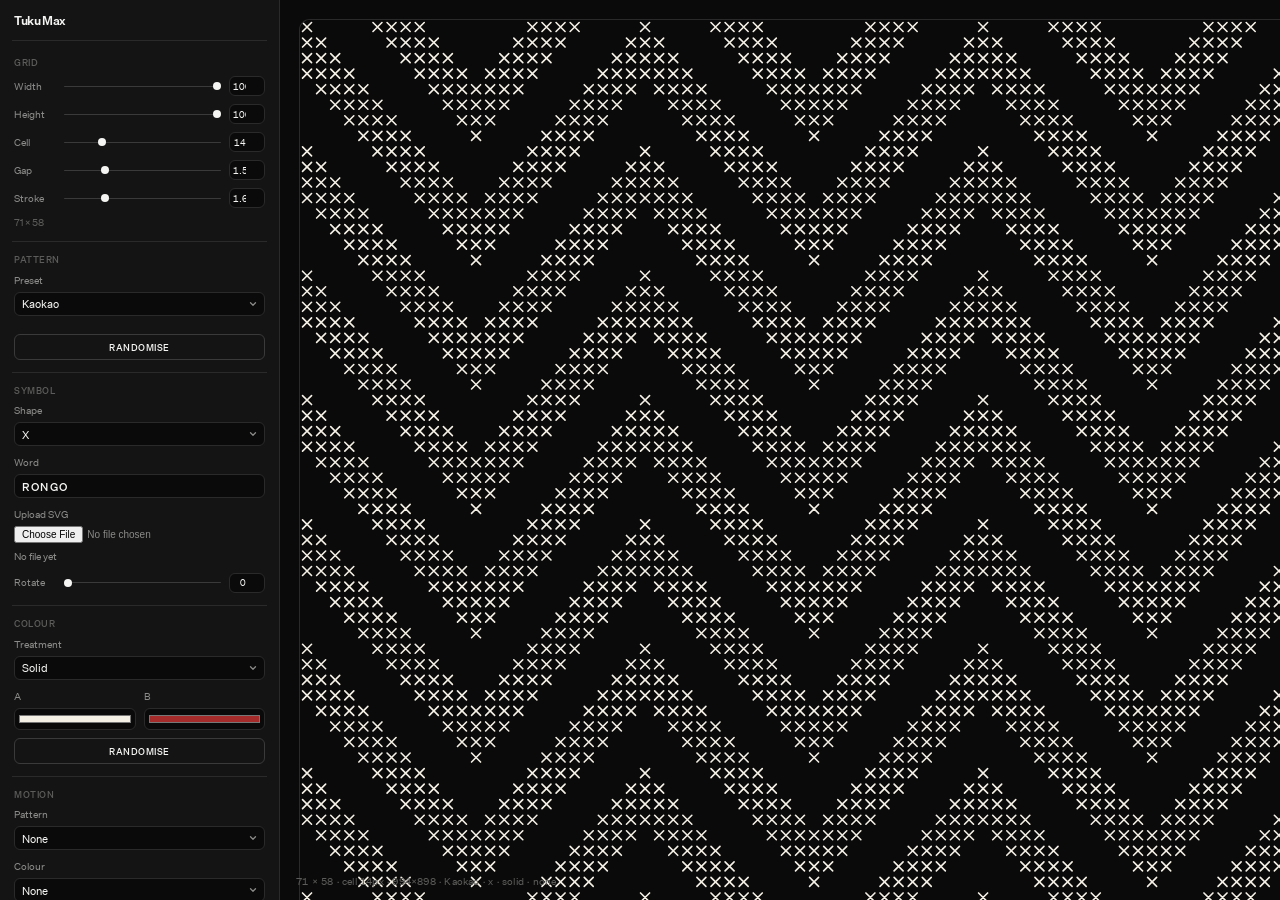
==== index.html @ 192e8a53 "checkpoint before checking out main" ====
<!DOCTYPE html>
<html lang="en">
<head>
  <meta charset="UTF-8" />
  <meta name="viewport" content="width=device-width, initial-scale=1.0" />
  <title>Tuku Max</title>
  <link rel="stylesheet" href="css/styles.css" />
  <link rel="stylesheet" href="css/tukutuku.css" />
</head>
<body>
  <div class="lab">
    <aside class="panel">
      <header class="panel__brand">
        <h1 class="panel__title">Tuku Max</h1>
      </header>

      <section class="control-block">
        <h2>Grid</h2>
        <div class="dual">
          <span class="dual__label">Width</span>
          <input type="range" id="boardW" min="40" max="100" value="100" />
          <input type="number" id="boardWN" min="40" max="100" value="100" />
        </div>
        <div class="dual">
          <span class="dual__label">Height</span>
          <input type="range" id="boardH" min="40" max="100" value="100" />
          <input type="number" id="boardHN" min="40" max="100" value="100" />
        </div>
        <div class="dual">
          <span class="dual__label">Cell</span>
          <input type="range" id="cell" min="7" max="38" value="14" />
          <input type="number" id="cellN" min="7" max="38" value="14" />
        </div>
        <div class="dual">
          <span class="dual__label">Gap</span>
          <input type="range" id="gap" min="0" max="6" step="0.5" value="1.5" />
          <input type="number" id="gapN" min="0" max="6" step="0.5" value="1.5" />
        </div>
        <div class="dual">
          <span class="dual__label">Stroke</span>
          <input type="range" id="stroke" min="0.8" max="4" step="0.1" value="1.6" />
          <input type="number" id="strokeN" min="0.8" max="4" step="0.1" value="1.6" />
        </div>
        <p class="guide" id="gridHint">24 × 48</p>
      </section>

      <section class="control-block">
        <h2>Pattern</h2>
        <label class="field">
          <span>Preset</span>
          <select id="preset">
            <option value="kaokao">Kaokao</option>
            <option value="poutama">Poutama</option>
            <option value="doublePoutama">Double Poutama</option>
            <option value="patiki">Pātiki</option>
            <option value="largePatiki">Large Pātiki</option>
            <option value="niho">Niho Taniwha</option>
            <option value="full">Full grid</option>
            <option value="empty">Empty</option>
          </select>
        </label>
        <button type="button" class="btn btn--section" id="randomisePattern">Randomise</button>
      </section>

      <section class="control-block">
        <h2>Symbol</h2>
        <label class="field">
          <span>Shape</span>
          <select id="symbol">
            <option value="x">X</option>
            <option value="circle">Circle</option>
            <option value="triangle">Triangle</option>
            <option value="square">Square</option>
            <option value="text">Text</option>
            <option value="custom">Custom SVG</option>
          </select>
        </label>
        <label class="field" id="symbolWordField">
          <span>Word</span>
          <input type="text" id="symbolWord" value="RONGO" maxlength="48" spellcheck="false" />
        </label>
        <label class="field field--file" id="symbolUploadField">
          <span>Upload SVG</span>
          <input type="file" id="symbolFile" accept=".svg,image/svg+xml" />
          <span class="guide" id="symbolFileName">No file yet</span>
        </label>
        <div class="dual">
          <span class="dual__label">Rotate</span>
          <input type="range" id="symbolRotation" min="0" max="360" step="1" value="0" />
          <input type="number" id="symbolRotationN" min="0" max="360" step="1" value="0" />
        </div>
      </section>

      <section class="control-block">
        <h2>Colour</h2>
        <label class="field">
          <span>Treatment</span>
          <select id="colourMode">
            <option value="solid">Solid</option>
            <option value="mumu">Mumu</option>
            <option value="purapura">Purapura Whetū</option>
            <optgroup label="Geometric">
              <option value="geo:stripes-h">Horizontal stripes</option>
              <option value="geo:stripes-v">Vertical stripes</option>
              <option value="geo:diag">Diagonal</option>
              <option value="geo:diag-alt">Diagonal alt</option>
              <option value="geo:rings">Rings</option>
              <option value="geo:diamonds">Diamonds</option>
              <option value="geo:blocks">Blocks</option>
              <option value="geo:waves">Waves</option>
              <option value="geo:spiral">Spiral</option>
              <option value="geo:chevrons">Chevrons</option>
              <option value="geo:grid">Grid</option>
              <option value="geo:noise">Noise</option>
            </optgroup>
          </select>
        </label>
        <p class="guide" id="colourHint" hidden></p>
        <div class="colour-pair">
          <label class="field">
            <span>A</span>
            <input type="color" id="colourA" value="#f5f0e6" />
          </label>
          <label class="field">
            <span>B</span>
            <input type="color" id="colourB" value="#a52a2a" />
          </label>
        </div>
        <button type="button" class="btn btn--section" id="randomiseColour">Randomise</button>
      </section>

      <section class="control-block">
        <h2>Motion</h2>
        <label class="field">
          <span>Pattern</span>
          <select id="motion">
            <option value="none">None</option>
            <option value="pulse">Pulse</option>
            <option value="shimmer">Shimmer</option>
            <option value="wave">Wave</option>
            <option value="ripple">Ripple</option>
          </select>
        </label>
        <label class="field">
          <span>Colour</span>
          <select id="colourMotion">
            <option value="none">None</option>
            <option value="scroll">Scroll →</option>
            <option value="scroll-v">Scroll ↓</option>
            <option value="drift">Drift</option>
            <option value="sweep">Sweep</option>
            <option value="breathe">Breathe</option>
            <option value="tide">Tide</option>
            <option value="flicker">Flicker</option>
          </select>
        </label>
        <div class="dual">
          <span class="dual__label">Speed</span>
          <input type="range" id="speed" min="0.2" max="3" step="0.1" value="1" />
          <input type="number" id="speedN" min="0.2" max="3" step="0.1" value="1" />
        </div>
      </section>

      <section class="control-block control-block--actions">
        <button type="button" class="btn" id="exportSvg">Export SVG</button>
        <button type="button" class="btn btn--ghost" id="exportPng">Export PNG</button>
      </section>
    </aside>

    <main class="stage stage--tukutuku">
      <div class="stage__frame" id="frame">
        <svg id="board" xmlns="http://www.w3.org/2000/svg" role="img" aria-label="Tuku Max board"></svg>
      </div>
      <p class="stage__meta" id="meta">24 × 48</p>
    </main>
  </div>

  <script type="module" src="js/tukutuku/main.js?v=11"></script>
</body>
</html>
---- css/styles.css ----
@font-face {
  font-family: "Die Grotesk A";
  src: url("../fonts/die-grotesk-a/die-grotesk-a-light.woff2") format("woff2");
  font-weight: 300;
  font-style: normal;
  font-display: swap;
}

@font-face {
  font-family: "Die Grotesk A";
  src: url("../fonts/die-grotesk-a/die-grotesk-a-regular.woff2") format("woff2");
  font-weight: 400;
  font-style: normal;
  font-display: swap;
}

@font-face {
  font-family: "Die Grotesk A";
  src: url("../fonts/die-grotesk-a/die-grotesk-a-medium.woff2") format("woff2");
  font-weight: 500;
  font-style: normal;
  font-display: swap;
}

@font-face {
  font-family: "Die Grotesk A";
  src: url("../fonts/die-grotesk-a/die-grotesk-a-bold.woff2") format("woff2");
  font-weight: 700;
  font-style: normal;
  font-display: swap;
}

*,
*::before,
*::after {
  box-sizing: border-box;
  margin: 0;
  padding: 0;
}

:root {
  /* EW Book Maker / PM tokens, inverted to black + white */
  --bg: #0a0a0a;
  --surface: #141414;
  --border: #2a2a2a;
  --border-strong: #3a3a3a;
  --text-primary: #f5f5f3;
  --text-secondary: #8a8a88;
  --text-tertiary: #5c5c5a;
  --sidebar-width: 280px;
  --app-wordmark-size: 12px;
  --app-wordmark-weight: 600;
  --app-wordmark-tracking: -0.03em;
  --app-inline: 20px;
  --radius: 10px;
  --control-radius: 6px;
  --control-focus-ring: 0 0 0 2px rgba(255, 255, 255, 0.08);
  --space-1: 4px;
  --space-2: 8px;
  --space-3: 12px;
  --sans: "Die Grotesk A", -apple-system, BlinkMacSystemFont, sans-serif;
  --select-chevron: url("data:image/svg+xml,%3Csvg xmlns='http://www.w3.org/2000/svg' width='12' height='12' viewBox='0 0 12 12' fill='none'%3E%3Cpath d='M3 4.5L6 7.5L9 4.5' stroke='%238A8A88' stroke-width='1.5' stroke-linecap='round' stroke-linejoin='round'/%3E%3C/svg%3E");
}

html,
body {
  height: 100%;
  background: var(--bg);
  color: var(--text-primary);
  font-family: var(--sans);
  font-size: 11px;
  line-height: 1.3;
  -webkit-font-smoothing: antialiased;
}

.lab {
  display: flex;
  height: 100%;
  min-height: 100dvh;
  overflow: hidden;
}

.panel {
  width: var(--sidebar-width);
  flex-shrink: 0;
  height: 100%;
  max-height: 100dvh;
  overflow: hidden;
  background: var(--surface);
  padding: 14px 12px 16px;
  display: flex;
  flex-direction: column;
  gap: 0;
  border-right: 1px solid var(--border);
}

.panel__brand {
  padding: 0 2px 12px;
  margin-bottom: 4px;
  border-bottom: 1px solid var(--border);
  flex-shrink: 0;
}

.panel__title {
  font-size: var(--app-wordmark-size);
  font-weight: var(--app-wordmark-weight);
  letter-spacing: var(--app-wordmark-tracking);
  line-height: 1.15;
  color: var(--text-primary);
}

.control-block {
  padding: 12px 2px;
  border-bottom: 1px solid var(--border);
  flex-shrink: 0;
}

.control-block:last-of-type,
.control-block--actions {
  border-bottom: none;
}

.control-block h2 {
  margin: 0 0 8px;
  font-size: 9px;
  font-weight: 500;
  letter-spacing: 0.06em;
  text-transform: uppercase;
  color: var(--text-tertiary);
}

.guide,
.field-hint {
  margin: 6px 0 0;
  color: var(--text-tertiary);
  font-size: 10px;
  line-height: 1.25;
}

.field {
  display: flex;
  flex-direction: column;
  gap: 5px;
  margin-bottom: 10px;
}

.field:last-child {
  margin-bottom: 0;
}

.field span {
  color: var(--text-secondary);
  font-size: 10px;
  font-weight: 400;
}

.dual {
  display: grid;
  grid-template-columns: 42px 1fr 36px;
  gap: 8px;
  align-items: center;
  margin-bottom: 8px;
}

.dual:last-child {
  margin-bottom: 0;
}

.dual__label {
  color: var(--text-secondary);
  font-size: 10px;
}

.dual input[type="number"] {
  font-size: 9px;
  padding: 2px 3px;
  height: 20px;
}

select,
input[type="number"],
input[type="text"] {
  width: 100%;
  border: 1px solid var(--border);
  border-radius: var(--control-radius);
  background: var(--bg);
  color: var(--text-primary);
  font-family: var(--sans);
  font-size: 11px;
  padding: 4px 7px;
  height: 24px;
  line-height: 1.2;
  transition: border-color 0.15s, box-shadow 0.15s;
}

select {
  appearance: none;
  background-image: var(--select-chevron);
  background-repeat: no-repeat;
  background-position: right 6px center;
  background-size: 10px;
  padding-right: 20px;
  cursor: pointer;
}

input[type="number"] {
  padding: 3px 5px;
  text-align: right;
  font-variant-numeric: tabular-nums;
}

input[type="range"] {
  -webkit-appearance: none;
  appearance: none;
  width: 100%;
  height: 14px;
  margin: 0;
  background: transparent;
  cursor: pointer;
}

input[type="range"]:focus {
  outline: none;
  box-shadow: none;
  border-color: transparent;
}

input[type="range"]:focus-visible::-webkit-slider-thumb {
  box-shadow: 0 0 0 2px var(--surface), 0 0 0 3px rgba(255, 255, 255, 0.35);
}

input[type="range"]::-webkit-slider-runnable-track {
  height: 1px;
  background: var(--border-strong);
  border-radius: 1px;
}

input[type="range"]::-webkit-slider-thumb {
  -webkit-appearance: none;
  appearance: none;
  width: 8px;
  height: 8px;
  margin-top: -3.5px;
  border-radius: 50%;
  border: none;
  background: var(--text-primary);
  box-shadow: none;
}

input[type="range"]::-moz-range-track {
  height: 1px;
  background: var(--border-strong);
  border-radius: 1px;
  border: none;
}

input[type="range"]::-moz-range-thumb {
  width: 8px;
  height: 8px;
  border-radius: 50%;
  border: none;
  background: var(--text-primary);
  box-shadow: none;
}

input[type="file"] {
  font-size: 10px;
  color: var(--text-secondary);
}

input:focus,
select:focus,
button:focus-visible {
  outline: none;
  border-color: var(--border-strong);
  box-shadow: var(--control-focus-ring);
}

.btn {
  border: none;
  border-radius: var(--control-radius);
  background: var(--text-primary);
  color: var(--bg);
  font-family: var(--sans);
  font-size: 11px;
  font-weight: 500;
  letter-spacing: -0.01em;
  padding: 6px 8px;
  height: 26px;
  cursor: pointer;
  width: 100%;
  transition: opacity 0.15s, background 0.15s;
}

.btn:hover {
  opacity: 0.88;
}

.btn--ghost {
  background: transparent;
  color: var(--text-primary);
  border: 1px solid var(--border-strong);
}

.btn--ghost:hover {
  background: rgba(255, 255, 255, 0.06);
  opacity: 1;
}

.btn--block {
  margin-top: 8px;
}

.btn--section {
  margin-top: 8px;
  width: 100%;
  height: 26px;
  padding: 6px 8px;
  border: 1px solid var(--border-strong);
  border-radius: var(--control-radius);
  background: transparent;
  color: var(--text-primary);
  font-size: 9px;
  font-weight: 500;
  letter-spacing: 0.06em;
  text-transform: uppercase;
  text-align: center;
  cursor: pointer;
  transition: background 0.15s, color 0.15s;
}

.btn--section:hover {
  opacity: 1;
  background: rgba(255, 255, 255, 0.06);
  color: var(--text-primary);
}

.btn--section:focus-visible {
  border-color: var(--border-strong);
  box-shadow: var(--control-focus-ring);
}

.control-block--actions {
  padding-top: 12px;
  margin-top: auto;
  display: flex;
  flex-direction: column;
  gap: 6px;
  flex-shrink: 0;
}

.control-block--actions .btn--block {
  margin-top: 0;
}

.stage {
  position: relative;
  flex: 1;
  min-width: 0;
  display: grid;
  place-items: center;
  background: var(--bg);
  overflow: hidden;
}

.stage__frame {
  line-height: 0;
}

.stage__meta {
  position: absolute;
  left: 16px;
  bottom: 12px;
  font-size: 10px;
  letter-spacing: 0.02em;
  color: var(--text-tertiary);
  pointer-events: none;
  max-width: 90%;
  font-variant-numeric: tabular-nums;
}

.colour-pair {
  display: grid;
  grid-template-columns: 1fr 1fr;
  gap: 8px;
}

.colour-pair .field {
  margin-bottom: 0;
}

@media (max-height: 820px) {
  .panel {
    padding: 12px 10px 12px;
  }

  .control-block {
    padding: 9px 2px;
  }

  .control-block h2 {
    margin-bottom: 6px;
  }

  .field {
    margin-bottom: 8px;
  }

  .dual {
    margin-bottom: 6px;
  }

  .btn--block {
    margin-top: 6px;
  }

  .control-block--actions {
    padding-top: 10px;
    gap: 5px;
  }
}

@media (max-width: 860px) {
  .lab {
    flex-direction: column;
  }

  .panel {
    width: 100%;
    max-height: 42dvh;
    overflow-y: auto;
    border-right: none;
    border-bottom: 1px solid var(--border);
  }
}
---- css/tukutuku.css ----
.stage--tukutuku {
  padding: 20px;
}

.stage--tukutuku .stage__frame {
  border-radius: var(--radius);
  overflow: hidden;
  box-shadow: 0 0 0 1px var(--border);
  background: #000;
  max-width: 100%;
  max-height: 100%;
  line-height: 0;
}

#board {
  display: block;
  width: 100%;
  height: 100%;
  touch-action: none;
  cursor: pointer;
  user-select: none;
}

.field--file input[type="file"] {
  width: 100%;
  font-size: 10px;
  color: var(--text-secondary);
}

.field--file .guide {
  margin: 2px 0 0;
}

input[type="color"] {
  width: 100%;
  height: 22px;
  padding: 2px;
  border: 1px solid var(--border);
  border-radius: var(--control-radius);
  background: var(--bg);
  cursor: pointer;
}

#symbolWord {
  width: 100%;
  letter-spacing: 0.14em;
  text-transform: uppercase;
  font-weight: 500;
}

.stitch-text {
  pointer-events: none;
}
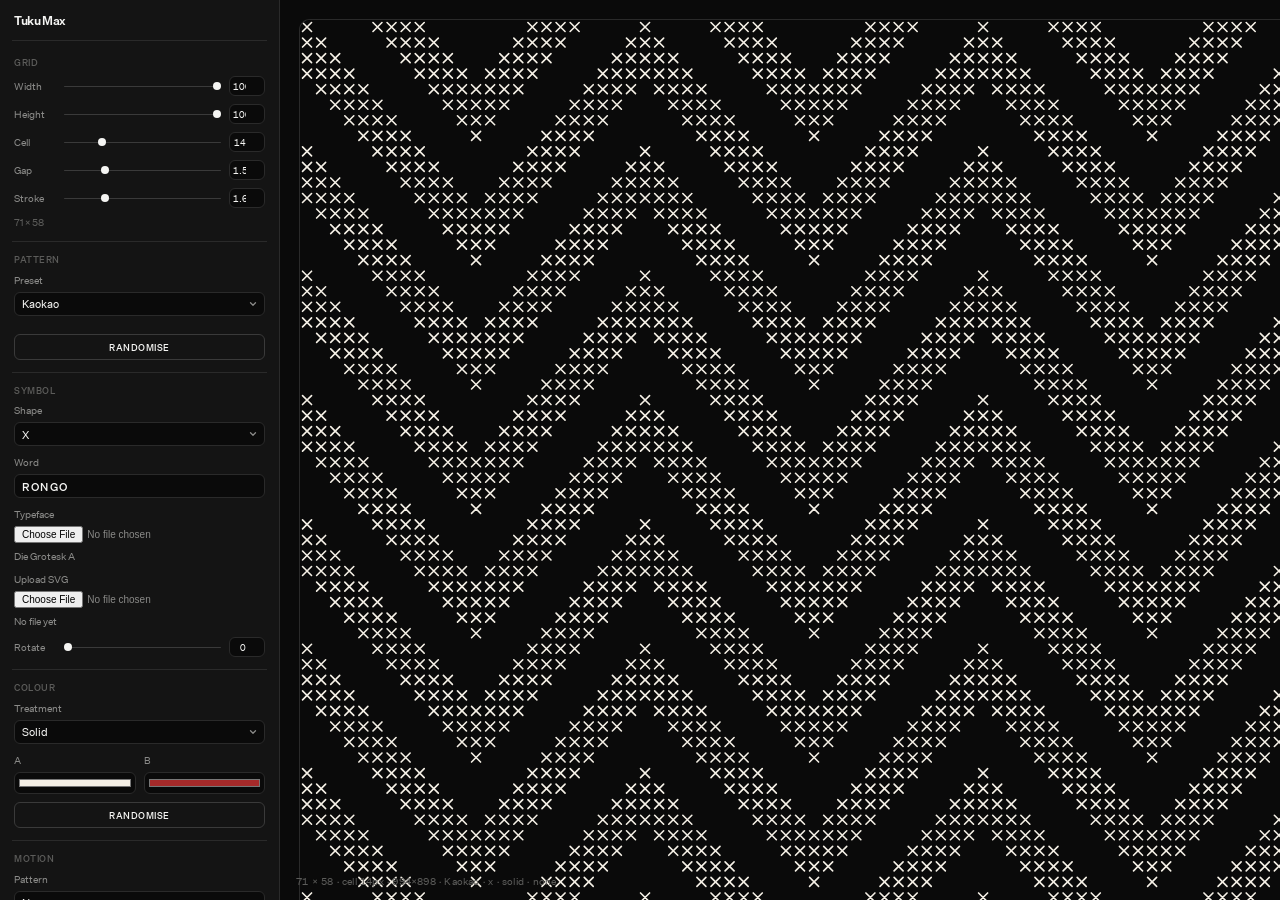
==== commit fa1b9d9f: "Add custom typeface upload for text stitches, keeping Die Grotesk as default. Co-authored-by: Cursor" ====
--- a/index.html
+++ b/index.html
@@ -79,6 +79,12 @@
           <span>Word</span>
           <input type="text" id="symbolWord" value="RONGO" maxlength="48" spellcheck="false" />
         </label>
+        <div class="field field--file" id="typefaceField" hidden>
+          <span>Typeface</span>
+          <input type="file" id="typefaceFile" accept=".ttf,.otf,.woff,.woff2,font/ttf,font/otf,font/woff,font/woff2" />
+          <span class="guide" id="typefaceName">Die Grotesk A</span>
+          <button type="button" class="btn btn--ghost btn--block" id="typefaceReset" hidden>Use Die Grotesk</button>
+        </div>
         <label class="field field--file" id="symbolUploadField">
           <span>Upload SVG</span>
           <input type="file" id="symbolFile" accept=".svg,image/svg+xml" />
@@ -175,6 +181,6 @@
     </main>
   </div>
 
-  <script type="module" src="js/tukutuku/main.js?v=11"></script>
+  <script type="module" src="js/tukutuku/main.js?v=12"></script>
 </body>
 </html>
